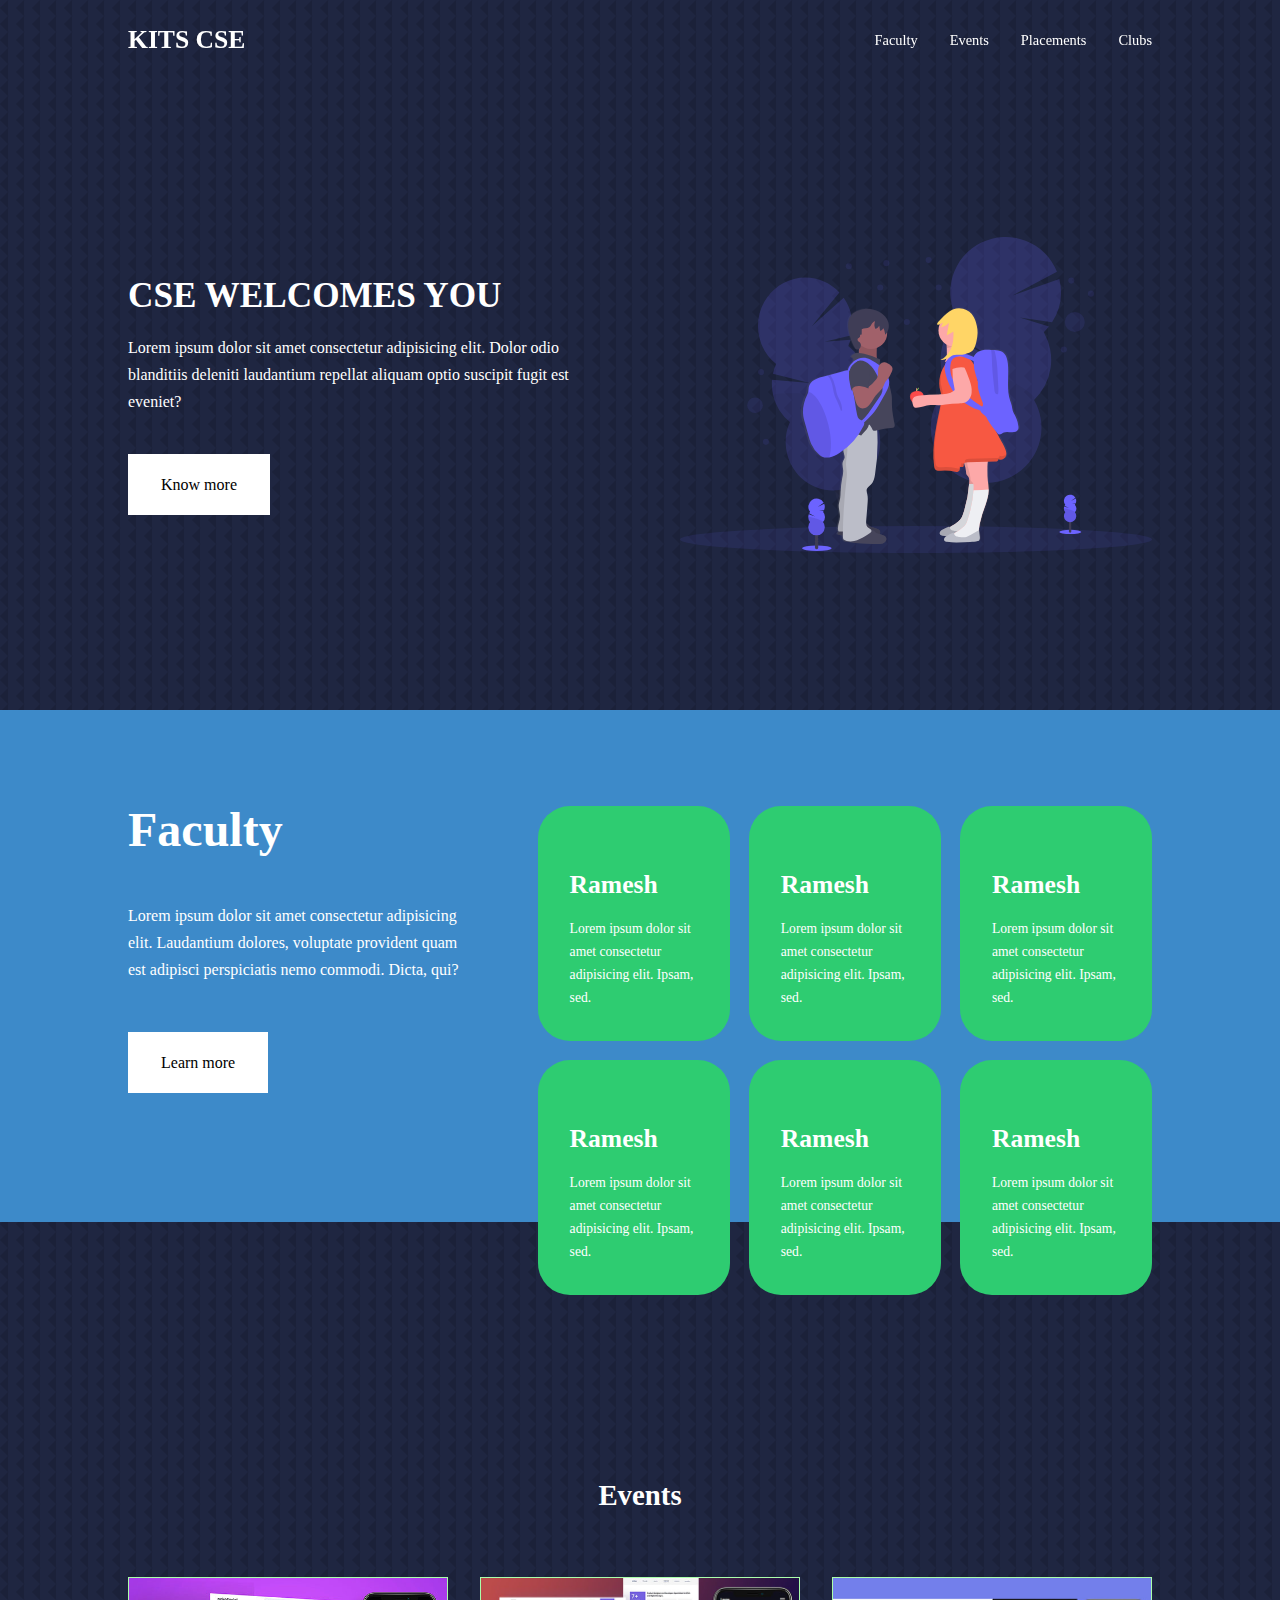
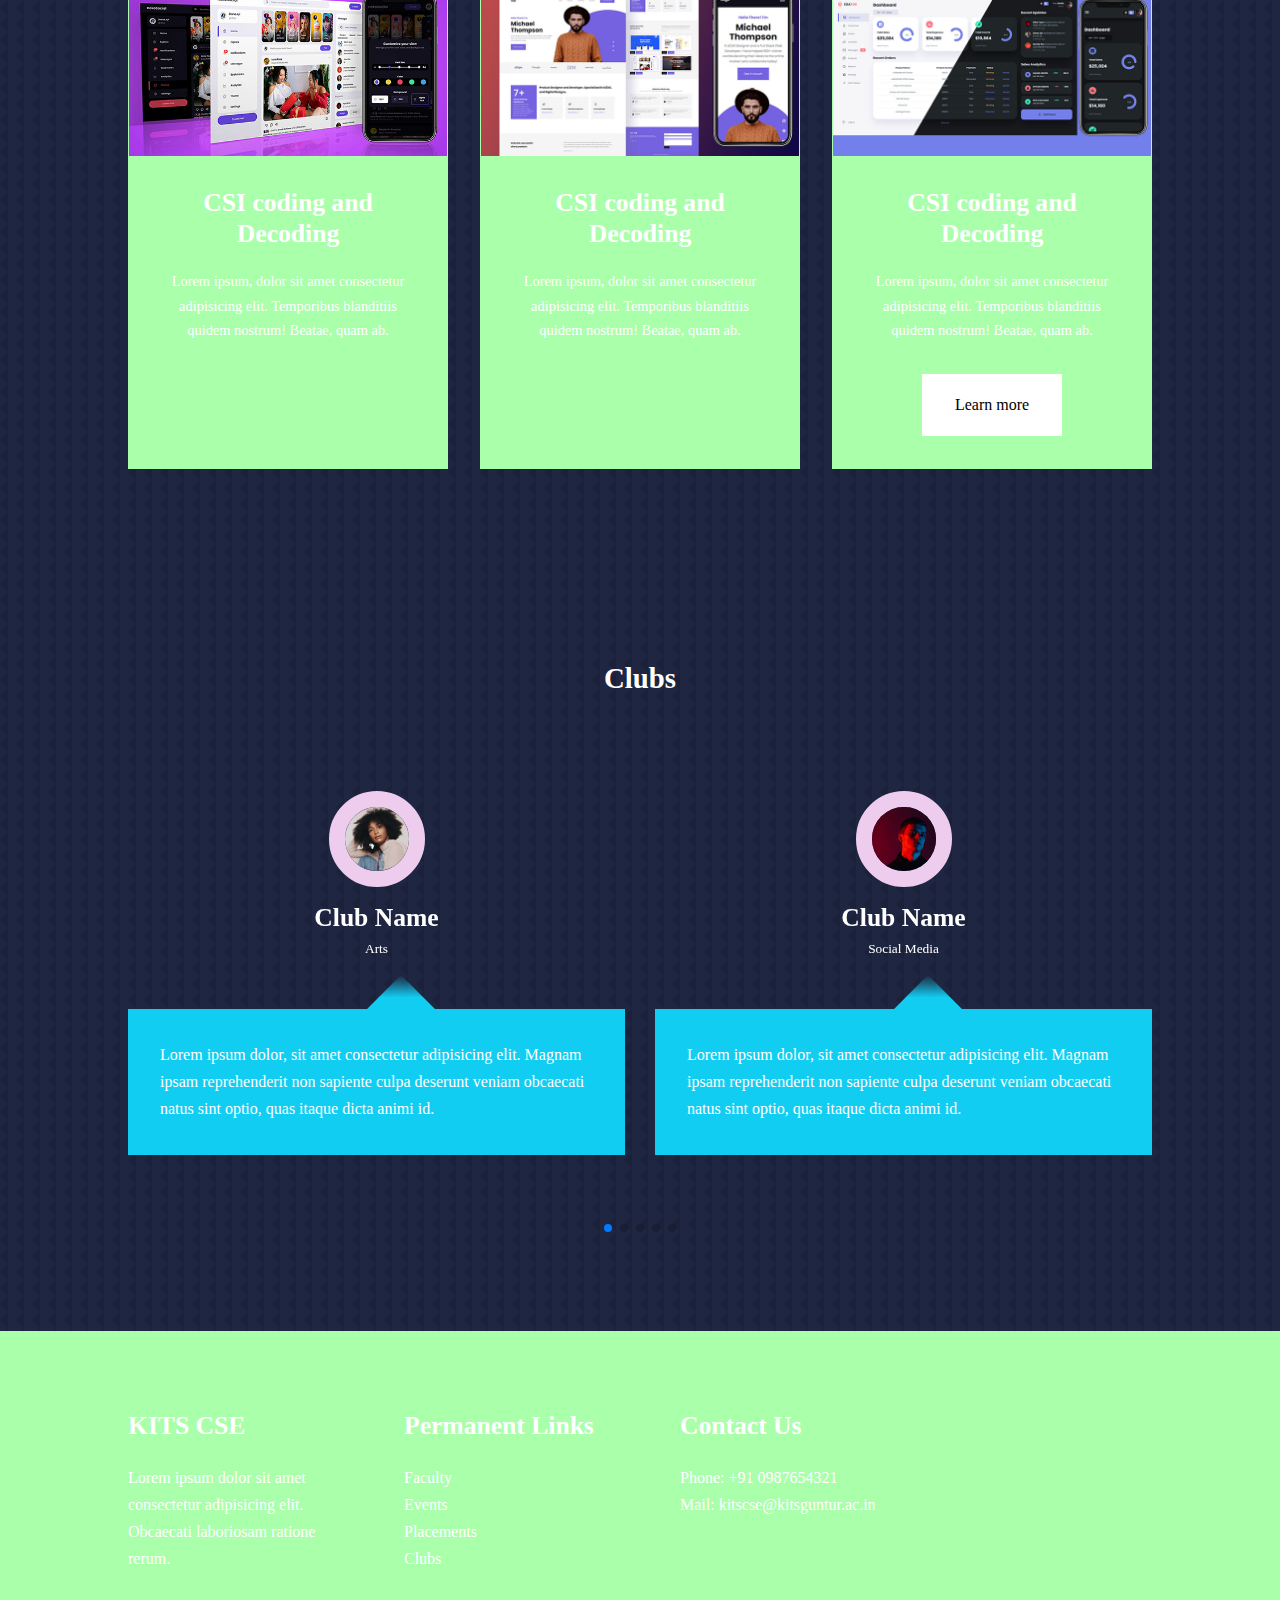
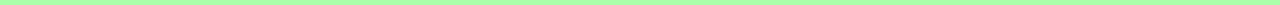
==== index.html @ 2faaa202 "Add files via upload" ====
<!DOCTYPE html>
<html lang="en">
<head>
    <meta charset="UTF-8">
    <meta http-equiv="X-UA-Compatible" content="IE=edge">
    <meta name="viewport" content="width=device-width, initial-scale=1.0">
    <link rel="stylesheet" href="style.css">
    <link rel="stylesheet" href="https://cdn.jsdelivr.net/npm/swiper@8/swiper-bundle.min.css"/>
    <link rel="stylesheet" href="https://unicons.iconscout.com/release/v4.0.0/css/line.css">
    <link rel="stylesheet" href="https://cdn.jsdelivr.net/npm/swiper@8/swiper-bundle.min.css"/>
    <title>CSE Department</title>

    <style>
        body{
            background-image: url(images/bg-texture.png);
        }
    </style>
</head>
<body>
    <nav>
        <div class="container navcontainer">
            <h4><a href="index.html">KITS CSE</a></h4>
            <ul class="navmenu">
                <li><a href="#faculty">Faculty</a></li>
                <li><a href="#events">Events</a></li>
                <li><a href="#place">Placements</a></li>
                <li><a href="#clubs">Clubs</a></li>
            </ul>
            <button id="openmenu"><i class="uil uil-bars"></i></button>
            <button id="closemenu"><i class="uil uil-multiply"></i></button>
        </div>
    </nav>
    <header>
        <div class="container headcontain">
            <div class="headleft">
                <h1>CSE WELCOMES YOU</h1>
                <p>Lorem ipsum dolor sit amet consectetur adipisicing elit. Dolor odio blanditiis deleniti laudantium repellat aliquam optio suscipit fugit est eveniet?</p>
                <a href="#" class="btn">Know more</a>
            </div>
            <div class="headright">
                <img src="images/header.svg">
            </div>
        </div>
    </header>
    <section class="categories">
        <div class="container catcontain">
            <div class="catleft">
                <h1>Faculty</h1>
                <p>Lorem ipsum dolor sit amet consectetur adipisicing elit. Laudantium dolores, voluptate provident quam est adipisci perspiciatis nemo commodi. Dicta, qui?</p>
                <a href="faculty.html" class="btn" >Learn more</a>
            </div>
            <div class="catright">
                <article class="category">
                    <span class="icon"></span>
                    <h4>Ramesh</h4>
                    <p>Lorem ipsum dolor sit amet consectetur adipisicing elit. Ipsam, sed.</p>
                </article>
                <article class="category">
                    <span class="icon"></span>
                    <h4>Ramesh</h4>
                    <p>Lorem ipsum dolor sit amet consectetur adipisicing elit. Ipsam, sed.</p>
                </article>
                <article class="category">
                    <span class="icon"></span>
                    <h4>Ramesh</h4>
                    <p>Lorem ipsum dolor sit amet consectetur adipisicing elit. Ipsam, sed.</p>
                </article>
                <article class="category">
                    <span class="icon"></span>
                    <h4>Ramesh</h4>
                    <p>Lorem ipsum dolor sit amet consectetur adipisicing elit. Ipsam, sed.</p>
                </article>
                <article class="category">
                    <span class="icon"></span>
                    <h4>Ramesh</h4>
                    <p>Lorem ipsum dolor sit amet consectetur adipisicing elit. Ipsam, sed.</p>
                </article>
                <article class="category">
                    <span class="icon"></span>
                    <h4>Ramesh</h4>
                    <p>Lorem ipsum dolor sit amet consectetur adipisicing elit. Ipsam, sed.</p>
                </article>
            </div>
        </div>
    </section>

    <section class="events">
        <h2>Events</h2>
        <div class="container eventcontain">
            <article class="event">
                <div class="eventimage">
                    <img src="images/course1.jpg">
                </div>
                <div class="eventinfo">
                    <h4>CSI coding and Decoding</h4>
                    <p>Lorem ipsum, dolor sit amet consectetur adipisicing elit. Temporibus blanditiis quidem nostrum! Beatae, quam ab.</p>
                    <a href="events.html"></a>
                </div>
            </article>
            <article class="event">
                <div class="eventimage">
                    <img src="images/course2.jpg">
                </div>
                <div class="eventinfo">
                    <h4>CSI coding and Decoding</h4>
                    <p>Lorem ipsum, dolor sit amet consectetur adipisicing elit. Temporibus blanditiis quidem nostrum! Beatae, quam ab.</p>
                    <a href="events.html"></a>
                </div>
            </article>
            <article class="event">
                <div class="eventimage">
                    <img src="images/course3.jpg">
                </div>
                <div class="eventinfo">
                    <h4>CSI coding and Decoding</h4>
                    <p>Lorem ipsum, dolor sit amet consectetur adipisicing elit. Temporibus blanditiis quidem nostrum! Beatae, quam ab.</p>
                    <a href="events.html" class="btn">Learn more</a>
                </div>
            </article>
        </div>
    </section>


    <section class="container testcontain mySwiper">
        <h2>Clubs</h2>
        <div class="swiper-wrapper">
            <article class="testi swiper-slide">
                <div class="avatar">
                    <img src="images/avatar1.jpg" alt="">
                </div>
                <div class="testinfo">
                    <h4>Club Name</h4>
                    <small>Arts</small>
                </div>
                <div class="testbody">
                    <p>Lorem ipsum dolor, sit amet consectetur adipisicing elit. Magnam ipsam reprehenderit non sapiente culpa deserunt veniam obcaecati natus sint optio, quas itaque dicta animi id.</p>
                    
                </div>
            </article>
            <article class="testi swiper-slide">
                <div class="avatar">
                    <img src="images/avatar2.jpg" alt="">
                </div>
                <div class="testinfo">
                    <h4>Club Name</h4>
                    <small>Social Media</small>
                </div>
                <div class="testbody">
                    <p>Lorem ipsum dolor, sit amet consectetur adipisicing elit. Magnam ipsam reprehenderit non sapiente culpa deserunt veniam obcaecati natus sint optio, quas itaque dicta animi id.</p>

                </div>
            </article>
            <article class="testi swiper-slide">
                <div class="avatar">
                    <img src="images/avatar3.jpg" alt="">
                </div>
                <div class="testinfo">
                    <h4>Club Name</h4>
                    <small>Infomac</small>
                </div>
                <div class="testbody">
                    <p>Lorem ipsum dolor, sit amet consectetur adipisicing elit. Magnam ipsam reprehenderit non sapiente culpa deserunt veniam obcaecati natus sint optio, quas itaque dicta animi id.</p>

                </div>
            </article>
            <article class="testi swiper-slide">
                <div class="avatar">
                    <img src="images/avatar4.jpg" alt="">
                </div>
                <div class="testinfo">
                    <h4>Club Name</h4>
                    <small>CSI</small>
                </div>
                <div class="testbody">
                    <p>Lorem ipsum dolor, sit amet consectetur adipisicing elit. Magnam ipsam reprehenderit non sapiente culpa deserunt veniam obcaecati natus sint optio, quas itaque dicta animi id.</p>

                </div>
            </article>
            <article class="testi swiper-slide">
                <div class="avatar">
                    <img src="images/avatar4.jpg" alt="">
                </div>
                <div class="testinfo">
                    <h4>Club Name</h4>
                    <small>CSI</small>
                </div>
                <div class="testbody">
                    <p>Lorem ipsum dolor, sit amet consectetur adipisicing elit. Magnam ipsam reprehenderit non sapiente culpa deserunt veniam obcaecati natus sint optio, quas itaque dicta animi id.</p>
                </div>
            </article>
        </div>
        <div class="swiper-pagination"></div>
    </section>

    <footer>
        <div class="container footcontain">
            <div class="footer1">
                <a href="index.html" class="footlogo"><h4>KITS CSE</h4></a>
                <p>Lorem ipsum dolor sit amet consectetur adipisicing elit. Obcaecati laboriosam ratione rerum.</p>
            </div>
            <div class="footer2">
                <h4>Permanent Links</h4>
                <ul class="perlinks">
                    <li><a href="#faculty">Faculty</a></li>
                    <li><a href="#events">Events</a></li>
                    <li><a href="#place">Placements</a></li>
                    <li><a href="#clubs">Clubs</a></li>
                </ul>
            </div>
            <div class="footer3">
                <h4>Contact Us</h4>
                <div>
                    <p>
                        <span>Phone: +91 0987654321</span>
                    </p>
                    <p>
                        <span>Mail: kitscse@kitsguntur.ac.in</span>
                    </p>
                </div>
            </div>
            <div class="footer4">
                <ul class="social">
                    <li><a href="facebook.com/kitsguntur_cse" class=""></a></li>
                    <li><a href="instagram.com/kitsguntur_cse" class=""></a></li>
                    <li><a href="twitter.com/kitsguntur_cse" class=""></a></li>
                    <li><a href="youtube.com/kitsguntur_cse" class=""></a></li>
                    <li><a href="linkedin.com/kitsguntur_cse" class=""></a></li>
                </ul>
            </div>
        </div>
    </footer>
    <script src="index.js"></script>
    <script src="https://cdn.jsdelivr.net/npm/swiper@8/swiper-bundle.min.js"></script>
    <script>
        var swiper = new Swiper(".mySwiper", {
          loop: true,
          slidesPerView: 1,
          spaceBetween: 30,
          autoplay: {
          delay: 2500,
          disableOnInteraction: false,
          },
         pagination: {
          el: ".swiper-pagination",
          clickable: true,
        },
        breakpoints: {
          600: {
              slidesPerView: 2,
          }
          }
        });
      </script>

</body>
</html>
---- style.css ----
*{
    padding: 0;
    margin: 0;
    text-decoration: none;
    box-sizing: border-box;
    list-style-type: none;
}
:root{
    --clr-primary: #6c63ff;
    --clr-blue: #3d8ac9;
    --clr-red: #f00;
    --clr-bg1: #ccc;
    --clr-bg2: #abcd;
    --clr-bg3: #2ECC71;
    --clr-vbg: #1f2641;
    --clr-vbg1: #2e3267;

    --container-width-lg: 80%;
    --container-width-md: 90%;
    --container-width-sm: 94%;

    --transition: all 400ms ease;
}
.btn{
    display: inline-block;
    width: 100px;
    height: 1.8rem;
    text-align: center;
    color: #fff;
    background: var(--clr-red);
}
body{
    color: #fff;
    background: var(--clr-vbg) ;
    line-height: 1.7;
}
.container{
    width: var(--container-width-lg);
    margin: 0 auto;
}
section{
    padding: 6rem 0;
}
section h2{
    text-align: center;
    margin-bottom: 4rem;
}
h1,h2,h3,h4{
    line-height: 1.2;
}
h1{
    font-size: 2.2rem;
}
h2{
    font-size: 1.8rem;
}
h4{
    font-size: 1.6rem;
}
a{
    color: #fff;
}
img{
    width: 100%;
    display: block;
    object-fit: cover;
}
.btn{
    width: auto;
    height: auto;
    display: inline-block;
    background: #fff;
    color: #000;
    padding: 1rem 2rem;
    border: 1px solid transparent;
    font-weight: 500;
    transition: var(--transition);
}
.btn:hover{
    background: transparent;
    color: #fff;
    border-color: #fff;
}
nav{
    width: 100vw;
    height: 5rem;
    position: fixed;
    top: 0;
    z-index: 3;
 }
 .navcontainer{
    height: 100%;
    display: flex;
    justify-content: space-between;
    align-items: center;
 }
 nav button{
    display: none;
 }
 .navmenu{
    display: flex;
    align-items: center;
    gap: 2rem;
    color: #ccc;
 }
 .navmenu a{
    font-size: 0.9rem;
 }
 .window-scroll{
    background: var(--clr-blue);
    box-shadow: 0 1rem 2rem rgba(0, 0, 0, 0.2);
 }
 header{
    position: relative;
    top: 5rem;
    overflow: hidden;
    height: 70vh;
    margin-bottom: 5rem;
 }
 .headcontain{
    display: grid;
    grid-template-columns: 1fr 1fr;
    align-items: center;
    gap: 5rem;
    height: 100%;  
 }
.headleft p{
    margin: 1rem 0 2.4rem;
}
.categories{
    background: var(--clr-blue);
    height: 32rem;
}
.categories h1{
    font-size: 3rem;
    color: #fff;
    line-height: 1;
    margin-bottom: 3rem;
}
.catcontain{
    display: grid;
    grid-template-columns: 40% 60%;
}
.catleft{
    margin-right: 4rem;
}
.catleft p{
    margin: 1rem 0 3rem;
}
.catright{
    display: grid;
    grid-template-columns: repeat(3, 1fr);
    gap: 1.2rem;
}
.category{
    background: var(--clr-bg3);
    padding: 2rem;
    border-radius: 2rem;

}
.category:hover{
    box-shadow: 0 3rem 3rem rgba(0,0,0,0.3);
}
.category h4{
    margin: 2rem 0 1rem;
}
.category p{
    font-size: 0.85rem;
}
.events{
    margin-top: 10rem;
}
.eventcontain{
    display: grid;
    grid-template-columns: repeat(3, 1fr);
    gap: 2rem;
}
.event{
    background: #afa;
    text-align: center;
    border: 1px solid transparent;
}
.event:hover{
    background: transparent;
    border-color: var(--clr-bg3);
    transition: all 400ms ease;
}
.eventinfo{
    padding: 2rem;
}
.eventinfo p{
    margin: 1.2rem 0 2rem;
    font-size: 0.9rem;
}
.testcontain{
    overflow-x: hidden;
    position: relative;
    margin-bottom: 5rem;
}
.testi{
    padding-top: 2rem;
}
.avatar{
    width: 6rem;
    height: 6rem;
    border-radius: 50%;
    overflow: hidden;
    margin: 0 auto 1rem;
    border: 1rem solid #ece;
}
.testinfo{
    text-align: center;
}
.testbody{
    background: #12cdf2;
    margin-top: 3rem;
    padding: 2rem;
    position: relative;
}
.testbody::before{
    content: "";
    display: block;
    background: linear-gradient(135deg, transparent, #12cdf2, #12cdf2,#12cdf2);
    width: 3rem;
    height: 3rem;
    position: absolute;
    left: 50%;
    top: -1.5rem;
    transform: rotate(45deg);
}
footer{
    background: #afa;
    padding-top: 5rem;
}
.footcontain{
    display: grid;
    grid-template-columns: repeat(4, 1fr);
    gap: 5rem;
}
.footcontain > div h4{
    margin-bottom: 1.4rem;
}
.footer1 P{
    margin :0 0 2rem;
}
.footer ul li{
    margin-bottom: 0.7rem;
}



@media screen and (max-width: 1024px){
    .container{
        width: var(--container-width-md);
    }
    h1{
        font-size: 2.2rem;
    }
    h2{
        font-size: 1.7rem;
    }
    h3{
        font-size: 1.4rem;
    }
    h4{
        font-size: 1.2rem;
    }
    nav button{
        display: inline-block;
        background: transparent;
        font-size: 1.8rem;
        color: #fff;
        cursor: pointer;
    }
    nav button#closemenu{
        display: none;
    }
    .navmenu{
        position: fixed;
        top: 5rem;
        right: 5%;
        height: fit-content;
        width: 8rem;
        flex-direction: column;
        gap: 0;
        display: none;
    }
    .navmenu li{
        width: 100%;
        height: 3.8rem;
        animation: animate .5s linear forwards;
        transform-origin: top right;
        opacity: 0;
    }
    .navmenu li:nth-child(2){
        animation-delay: .1s;
    }
    .navmenu li:nth-child(3){
        animation-delay: .2s;
    }
    .navmenu li:nth-child(4){
        animation-delay: .3s;
    }
    @keyframes animate {
        0%{
            transform: rotateZ(-90deg), rotateX(90deg);
        }
        100%{
            transform: rotateZ(0), rotateX(0);
            opacity: 1;
        }
    }
    .navmenu li a{
        background: var(--clr-blue);
        box-shadow: -4rem 6rem 10rem rgba(0, 0, 0, 0.6);
        width: 100%;
        height: 100%;
        display: grid;
        place-items: center;
    }
    .navmenu li a:hover{
        background: #3df;
    }
    header{
        height: 52vh;
        margin-bottom: 4rem;
    }
    .headcontain{
        gap: 0;
        padding-bottom: 3rem;
    }
    .categories{
        height: auto;
    }
    .catcontain{
        grid-template-columns: 1fr;
        gap: 3rem;
    }
    .catleft{
        margin-right: 0;
    }
    .events{
        margin-top: 0;
    }
    .eventcontain{
        grid-template-columns: 1fr 1fr;
    }
    
    .footcontain{
        grid-template-columns: 1fr 1fr;
    }
}

@media screen and (max-width:600px){
    .container{
        width: var(--container-width-sm);
    }
    nav{
        height: 3rem;
    }
    .navmenu{
        right: 3%;
        height: 5rem;
    }
    header{
        height: 100vh;
    }
    .headcontain{
        grid-template-columns: 1fr;
        text-align: center;
        margin-top: -1rem;
    }
    .headleft p{
        margin-bottom: 1.3rem;
    }
    .catright{
        grid-template-columns: 1fr 1fr;
        gap: 0.7rem;
    }
    .category{
        padding: 1rem;
        border-radius: 1rem;
    }

    .eventcontain{
        grid-template-columns: 1fr;
    }
    .testbody{
        padding: 1.2rem;
    }
    .testcontain{
        margin-top: -2rem;
    }
    
    .footcontain{
        grid-template-columns: 1fr;
        text-align: center;
        gap: 2rem;
    }

    .footer1 p{
        margin: 1rem auto;
    }
    .social{
        justify-content: center;
    }

}
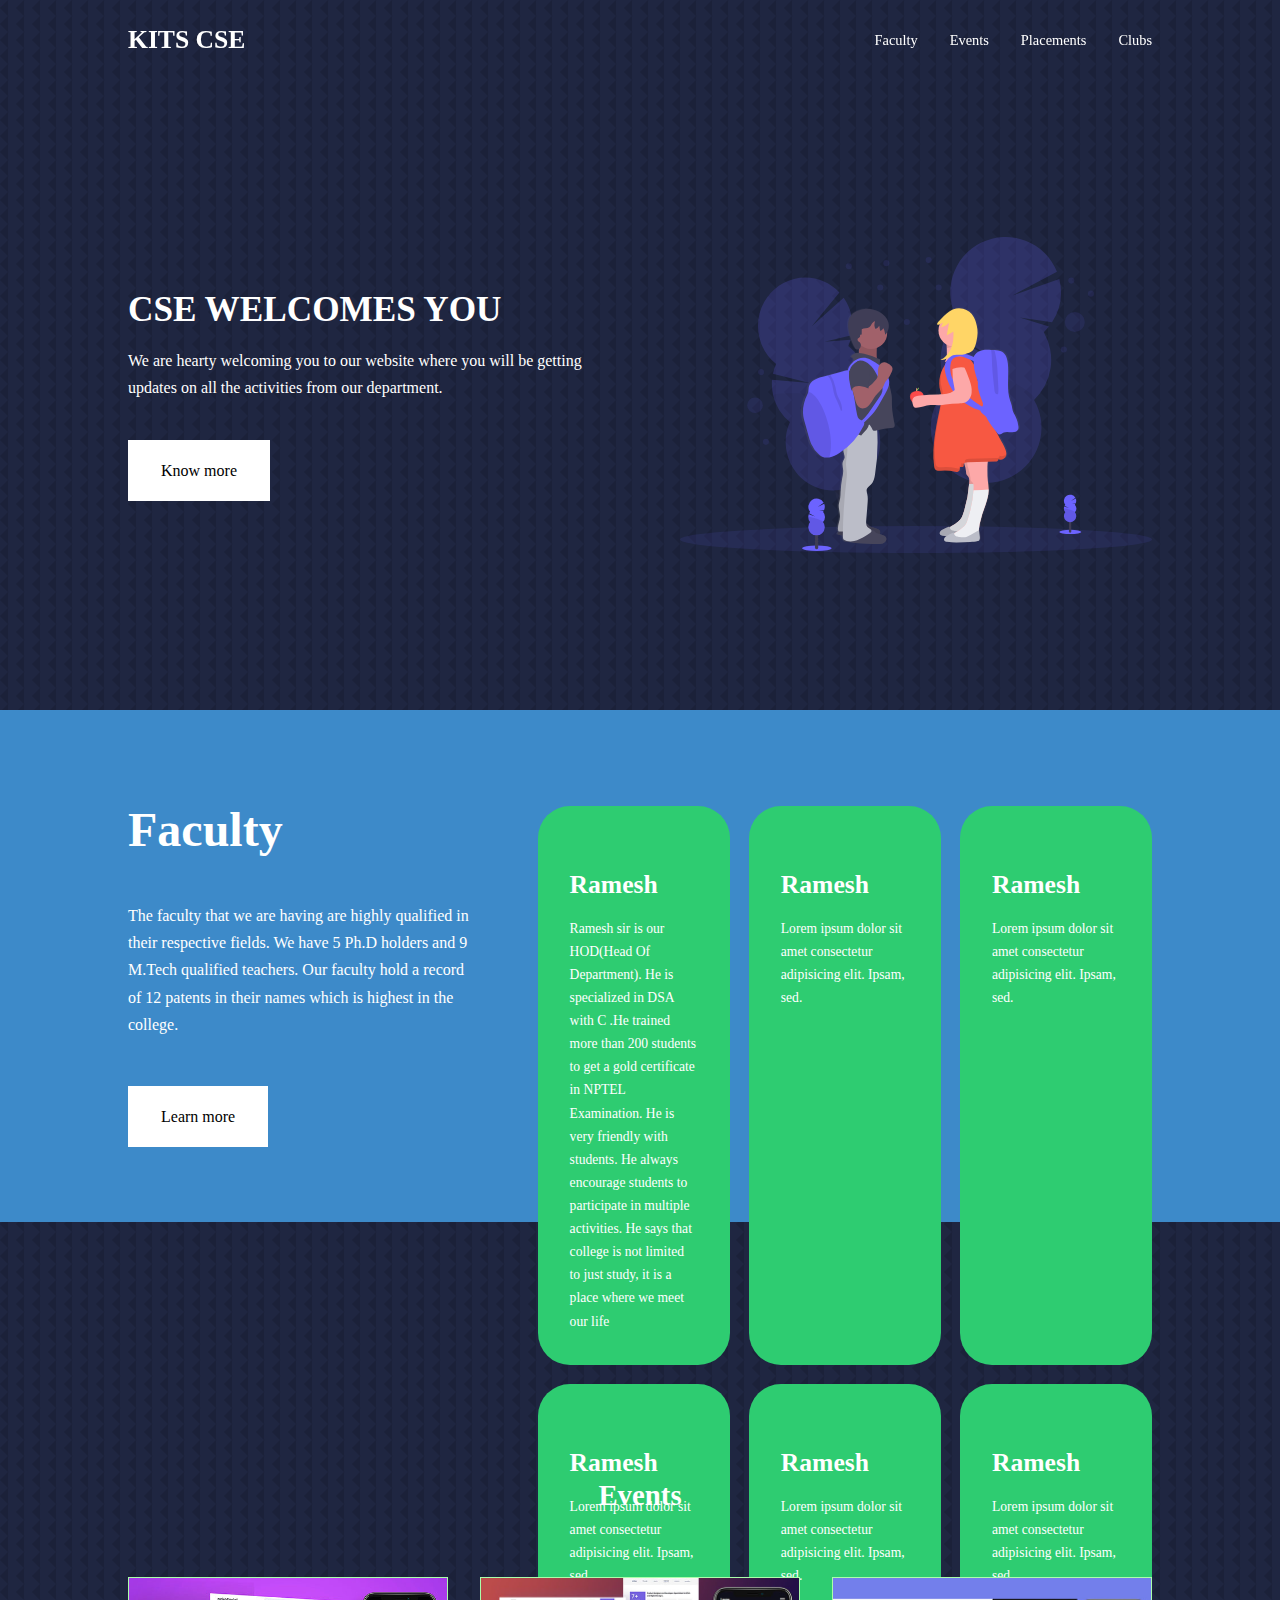
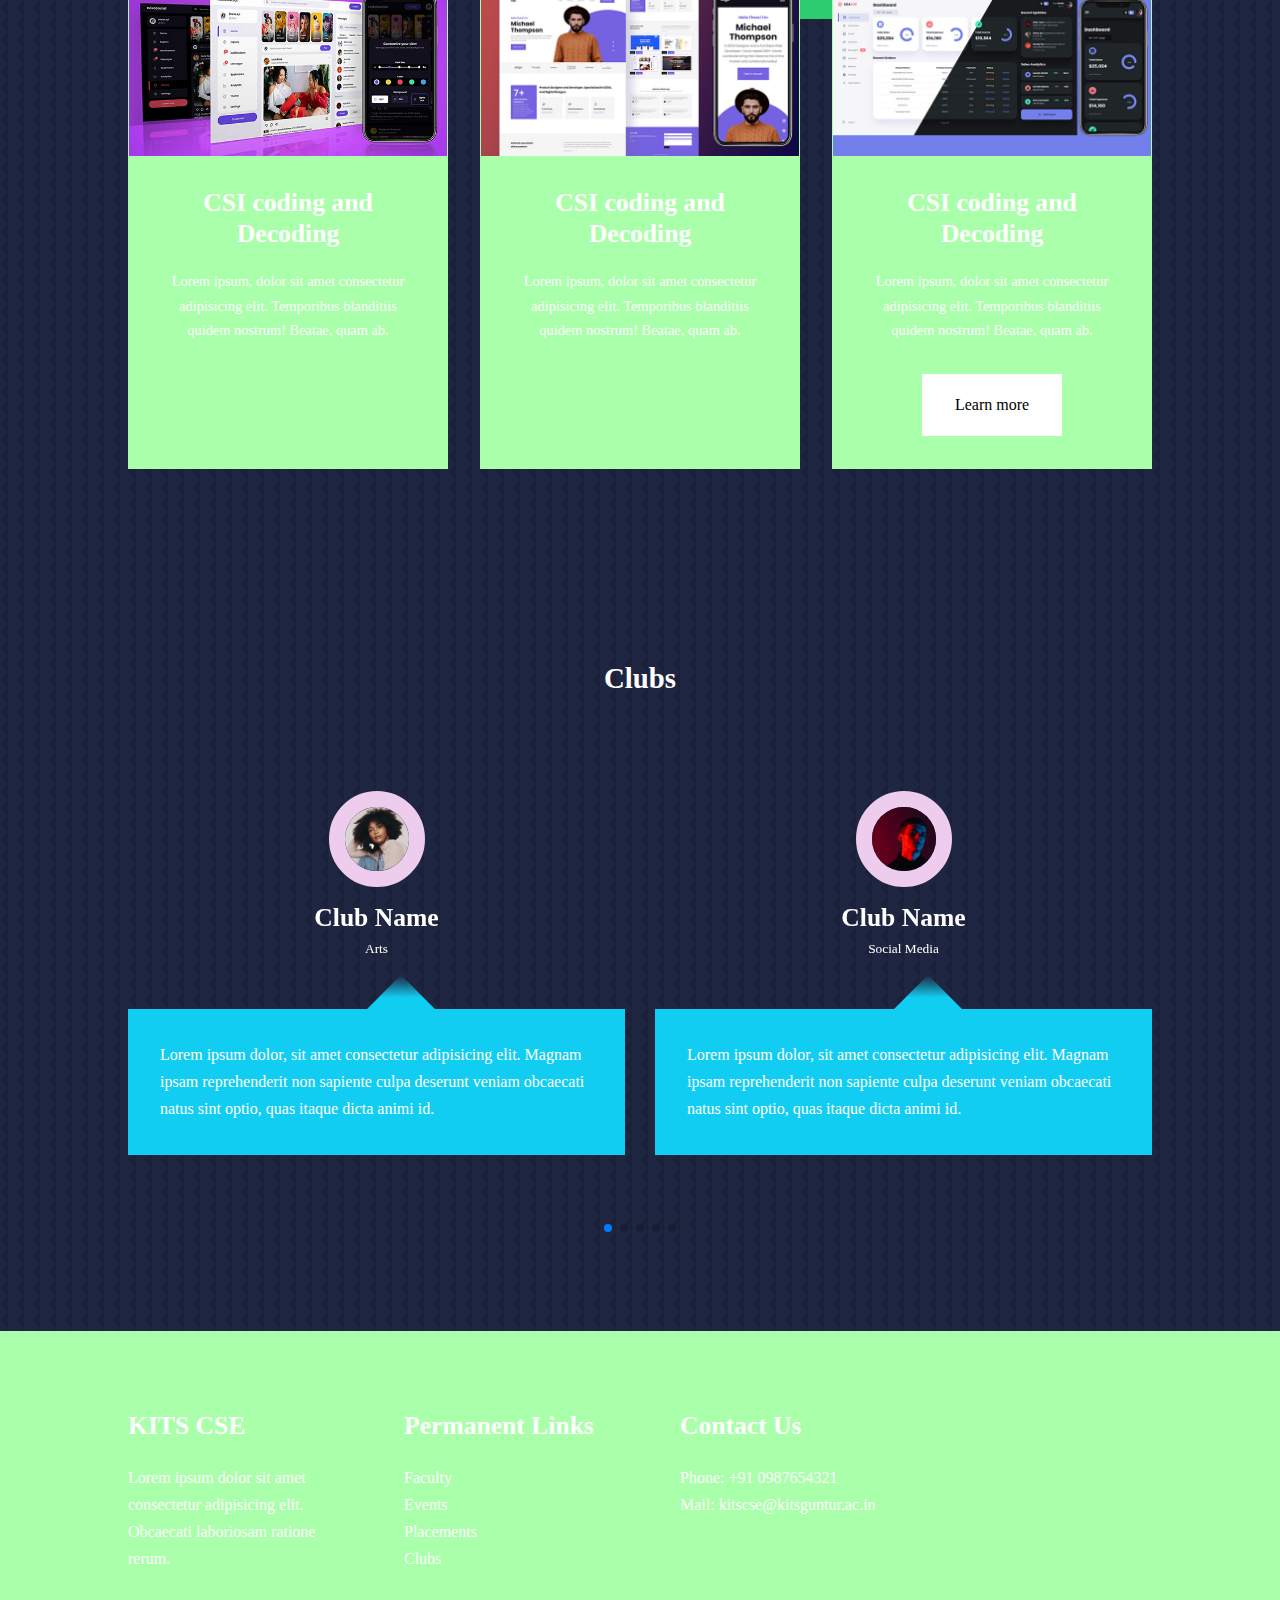
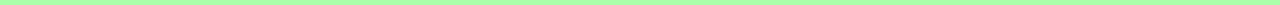
==== commit 64370d8f: "eotd" ====
--- a/index.html
+++ b/index.html
@@ -1,256 +1,321 @@
 <!DOCTYPE html>
 <html lang="en">
-<head>
-    <meta charset="UTF-8">
-    <meta http-equiv="X-UA-Compatible" content="IE=edge">
-    <meta name="viewport" content="width=device-width, initial-scale=1.0">
-    <link rel="stylesheet" href="style.css">
-    <link rel="stylesheet" href="https://cdn.jsdelivr.net/npm/swiper@8/swiper-bundle.min.css"/>
-    <link rel="stylesheet" href="https://unicons.iconscout.com/release/v4.0.0/css/line.css">
-    <link rel="stylesheet" href="https://cdn.jsdelivr.net/npm/swiper@8/swiper-bundle.min.css"/>
+  <head>
+    <meta charset="UTF-8" />
+    <meta http-equiv="X-UA-Compatible" content="IE=edge" />
+    <meta name="viewport" content="width=device-width, initial-scale=1.0" />
+    <link rel="stylesheet" href="style.css" />
+    <link
+      rel="stylesheet"
+      href="https://cdn.jsdelivr.net/npm/swiper@8/swiper-bundle.min.css"
+    />
+    <link
+      rel="stylesheet"
+      href="https://unicons.iconscout.com/release/v4.0.0/css/line.css"
+    />
+    <link
+      rel="stylesheet"
+      href="https://cdn.jsdelivr.net/npm/swiper@8/swiper-bundle.min.css"
+    />
     <title>CSE Department</title>
 
     <style>
-        body{
-            background-image: url(images/bg-texture.png);
-        }
+      body {
+        background-image: url(images/bg-texture.png);
+      }
     </style>
-</head>
-<body>
+  </head>
+  <body>
     <nav>
-        <div class="container navcontainer">
-            <h4><a href="index.html">KITS CSE</a></h4>
-            <ul class="navmenu">
-                <li><a href="#faculty">Faculty</a></li>
-                <li><a href="#events">Events</a></li>
-                <li><a href="#place">Placements</a></li>
-                <li><a href="#clubs">Clubs</a></li>
-            </ul>
-            <button id="openmenu"><i class="uil uil-bars"></i></button>
-            <button id="closemenu"><i class="uil uil-multiply"></i></button>
-        </div>
+      <div class="container navcontainer">
+        <h4><a href="/">KITS CSE</a></h4>
+        <ul class="navmenu">
+          <li><a href="#faculty">Faculty</a></li>
+          <li><a href="#events">Events</a></li>
+          <li><a href="#place">Placements</a></li>
+          <li><a href="#clubs">Clubs</a></li>
+        </ul>
+        <button id="openmenu"><i class="uil uil-bars"></i></button>
+        <button id="closemenu"><i class="uil uil-multiply"></i></button>
+      </div>
     </nav>
     <header>
-        <div class="container headcontain">
-            <div class="headleft">
-                <h1>CSE WELCOMES YOU</h1>
-                <p>Lorem ipsum dolor sit amet consectetur adipisicing elit. Dolor odio blanditiis deleniti laudantium repellat aliquam optio suscipit fugit est eveniet?</p>
-                <a href="#" class="btn">Know more</a>
-            </div>
-            <div class="headright">
-                <img src="images/header.svg">
-            </div>
-        </div>
+      <div class="container headcontain">
+        <div class="headleft">
+          <h1>CSE WELCOMES YOU</h1>
+          <p>
+            We are hearty welcoming you to our website where you will be getting
+            updates on all the activities from our department.
+          </p>
+          <a href="about.html" class="btn">Know more</a>
+        </div>
+        <div class="headright">
+          <img src="images/header.svg" />
+        </div>
+      </div>
     </header>
-    <section class="categories">
-        <div class="container catcontain">
-            <div class="catleft">
-                <h1>Faculty</h1>
-                <p>Lorem ipsum dolor sit amet consectetur adipisicing elit. Laudantium dolores, voluptate provident quam est adipisci perspiciatis nemo commodi. Dicta, qui?</p>
-                <a href="faculty.html" class="btn" >Learn more</a>
-            </div>
-            <div class="catright">
-                <article class="category">
-                    <span class="icon"></span>
-                    <h4>Ramesh</h4>
-                    <p>Lorem ipsum dolor sit amet consectetur adipisicing elit. Ipsam, sed.</p>
-                </article>
-                <article class="category">
-                    <span class="icon"></span>
-                    <h4>Ramesh</h4>
-                    <p>Lorem ipsum dolor sit amet consectetur adipisicing elit. Ipsam, sed.</p>
-                </article>
-                <article class="category">
-                    <span class="icon"></span>
-                    <h4>Ramesh</h4>
-                    <p>Lorem ipsum dolor sit amet consectetur adipisicing elit. Ipsam, sed.</p>
-                </article>
-                <article class="category">
-                    <span class="icon"></span>
-                    <h4>Ramesh</h4>
-                    <p>Lorem ipsum dolor sit amet consectetur adipisicing elit. Ipsam, sed.</p>
-                </article>
-                <article class="category">
-                    <span class="icon"></span>
-                    <h4>Ramesh</h4>
-                    <p>Lorem ipsum dolor sit amet consectetur adipisicing elit. Ipsam, sed.</p>
-                </article>
-                <article class="category">
-                    <span class="icon"></span>
-                    <h4>Ramesh</h4>
-                    <p>Lorem ipsum dolor sit amet consectetur adipisicing elit. Ipsam, sed.</p>
-                </article>
-            </div>
-        </div>
+    <section class="categories" id="faculty">
+      <div class="container catcontain">
+        <div class="catleft">
+          <h1>Faculty</h1>
+          <p>
+            The faculty that we are having are highly qualified in their
+            respective fields. We have 5 Ph.D holders and 9 M.Tech qualified
+            teachers. Our faculty hold a record of 12 patents in their names
+            which is highest in the college.
+          </p>
+          <a href="faculty.html" class="btn">Learn more</a>
+        </div>
+        <div class="catright">
+          <article class="category">
+            <span class="icon"></span>
+            <h4>Ramesh</h4>
+            <p>
+              Ramesh sir is our HOD(Head Of Department). He is specialized in
+              DSA with C .He trained more than 200 students to get a gold
+              certificate in NPTEL Examination. He is very friendly with
+              students. He always encourage students to participate in multiple
+              activities. He says that college is not limited to just study, it
+              is a place where we meet our life
+            </p>
+          </article>
+          <article class="category">
+            <span class="icon"></span>
+            <h4>Ramesh</h4>
+            <p>
+              Lorem ipsum dolor sit amet consectetur adipisicing elit. Ipsam,
+              sed.
+            </p>
+          </article>
+          <article class="category">
+            <span class="icon"></span>
+            <h4>Ramesh</h4>
+            <p>
+              Lorem ipsum dolor sit amet consectetur adipisicing elit. Ipsam,
+              sed.
+            </p>
+          </article>
+          <article class="category">
+            <span class="icon"></span>
+            <h4>Ramesh</h4>
+            <p>
+              Lorem ipsum dolor sit amet consectetur adipisicing elit. Ipsam,
+              sed.
+            </p>
+          </article>
+          <article class="category">
+            <span class="icon"></span>
+            <h4>Ramesh</h4>
+            <p>
+              Lorem ipsum dolor sit amet consectetur adipisicing elit. Ipsam,
+              sed.
+            </p>
+          </article>
+          <article class="category">
+            <span class="icon"></span>
+            <h4>Ramesh</h4>
+            <p>
+              Lorem ipsum dolor sit amet consectetur adipisicing elit. Ipsam,
+              sed.
+            </p>
+          </article>
+        </div>
+      </div>
     </section>
 
-    <section class="events">
-        <h2>Events</h2>
-        <div class="container eventcontain">
-            <article class="event">
-                <div class="eventimage">
-                    <img src="images/course1.jpg">
-                </div>
-                <div class="eventinfo">
-                    <h4>CSI coding and Decoding</h4>
-                    <p>Lorem ipsum, dolor sit amet consectetur adipisicing elit. Temporibus blanditiis quidem nostrum! Beatae, quam ab.</p>
-                    <a href="events.html"></a>
-                </div>
-            </article>
-            <article class="event">
-                <div class="eventimage">
-                    <img src="images/course2.jpg">
-                </div>
-                <div class="eventinfo">
-                    <h4>CSI coding and Decoding</h4>
-                    <p>Lorem ipsum, dolor sit amet consectetur adipisicing elit. Temporibus blanditiis quidem nostrum! Beatae, quam ab.</p>
-                    <a href="events.html"></a>
-                </div>
-            </article>
-            <article class="event">
-                <div class="eventimage">
-                    <img src="images/course3.jpg">
-                </div>
-                <div class="eventinfo">
-                    <h4>CSI coding and Decoding</h4>
-                    <p>Lorem ipsum, dolor sit amet consectetur adipisicing elit. Temporibus blanditiis quidem nostrum! Beatae, quam ab.</p>
-                    <a href="events.html" class="btn">Learn more</a>
-                </div>
-            </article>
-        </div>
+    <section class="events" id="events">
+      <h2>Events</h2>
+      <div class="container eventcontain">
+        <article class="event">
+          <div class="eventimage">
+            <img src="images/course1.jpg" />
+          </div>
+          <div class="eventinfo">
+            <h4>CSI coding and Decoding</h4>
+            <p>
+              Lorem ipsum, dolor sit amet consectetur adipisicing elit.
+              Temporibus blanditiis quidem nostrum! Beatae, quam ab.
+            </p>
+            <a href="events.html"></a>
+          </div>
+        </article>
+        <article class="event">
+          <div class="eventimage">
+            <img src="images/course2.jpg" />
+          </div>
+          <div class="eventinfo">
+            <h4>CSI coding and Decoding</h4>
+            <p>
+              Lorem ipsum, dolor sit amet consectetur adipisicing elit.
+              Temporibus blanditiis quidem nostrum! Beatae, quam ab.
+            </p>
+            <a href="events.html"></a>
+          </div>
+        </article>
+        <article class="event">
+          <div class="eventimage">
+            <img src="images/course3.jpg" />
+          </div>
+          <div class="eventinfo">
+            <h4>CSI coding and Decoding</h4>
+            <p>
+              Lorem ipsum, dolor sit amet consectetur adipisicing elit.
+              Temporibus blanditiis quidem nostrum! Beatae, quam ab.
+            </p>
+            <a href="events.html" class="btn">Learn more</a>
+          </div>
+        </article>
+      </div>
     </section>
 
-
-    <section class="container testcontain mySwiper">
-        <h2>Clubs</h2>
-        <div class="swiper-wrapper">
-            <article class="testi swiper-slide">
-                <div class="avatar">
-                    <img src="images/avatar1.jpg" alt="">
-                </div>
-                <div class="testinfo">
-                    <h4>Club Name</h4>
-                    <small>Arts</small>
-                </div>
-                <div class="testbody">
-                    <p>Lorem ipsum dolor, sit amet consectetur adipisicing elit. Magnam ipsam reprehenderit non sapiente culpa deserunt veniam obcaecati natus sint optio, quas itaque dicta animi id.</p>
-                    
-                </div>
-            </article>
-            <article class="testi swiper-slide">
-                <div class="avatar">
-                    <img src="images/avatar2.jpg" alt="">
-                </div>
-                <div class="testinfo">
-                    <h4>Club Name</h4>
-                    <small>Social Media</small>
-                </div>
-                <div class="testbody">
-                    <p>Lorem ipsum dolor, sit amet consectetur adipisicing elit. Magnam ipsam reprehenderit non sapiente culpa deserunt veniam obcaecati natus sint optio, quas itaque dicta animi id.</p>
-
-                </div>
-            </article>
-            <article class="testi swiper-slide">
-                <div class="avatar">
-                    <img src="images/avatar3.jpg" alt="">
-                </div>
-                <div class="testinfo">
-                    <h4>Club Name</h4>
-                    <small>Infomac</small>
-                </div>
-                <div class="testbody">
-                    <p>Lorem ipsum dolor, sit amet consectetur adipisicing elit. Magnam ipsam reprehenderit non sapiente culpa deserunt veniam obcaecati natus sint optio, quas itaque dicta animi id.</p>
-
-                </div>
-            </article>
-            <article class="testi swiper-slide">
-                <div class="avatar">
-                    <img src="images/avatar4.jpg" alt="">
-                </div>
-                <div class="testinfo">
-                    <h4>Club Name</h4>
-                    <small>CSI</small>
-                </div>
-                <div class="testbody">
-                    <p>Lorem ipsum dolor, sit amet consectetur adipisicing elit. Magnam ipsam reprehenderit non sapiente culpa deserunt veniam obcaecati natus sint optio, quas itaque dicta animi id.</p>
-
-                </div>
-            </article>
-            <article class="testi swiper-slide">
-                <div class="avatar">
-                    <img src="images/avatar4.jpg" alt="">
-                </div>
-                <div class="testinfo">
-                    <h4>Club Name</h4>
-                    <small>CSI</small>
-                </div>
-                <div class="testbody">
-                    <p>Lorem ipsum dolor, sit amet consectetur adipisicing elit. Magnam ipsam reprehenderit non sapiente culpa deserunt veniam obcaecati natus sint optio, quas itaque dicta animi id.</p>
-                </div>
-            </article>
-        </div>
-        <div class="swiper-pagination"></div>
+    <section class="container testcontain mySwiper" id="clubs">
+      <h2>Clubs</h2>
+      <div class="swiper-wrapper">
+        <article class="testi swiper-slide">
+          <div class="avatar">
+            <img src="images/avatar1.jpg" alt="" />
+          </div>
+          <div class="testinfo">
+            <h4>Club Name</h4>
+            <small>Arts</small>
+          </div>
+          <div class="testbody">
+            <p>
+              Lorem ipsum dolor, sit amet consectetur adipisicing elit. Magnam
+              ipsam reprehenderit non sapiente culpa deserunt veniam obcaecati
+              natus sint optio, quas itaque dicta animi id.
+            </p>
+          </div>
+        </article>
+        <article class="testi swiper-slide">
+          <div class="avatar">
+            <img src="images/avatar2.jpg" alt="" />
+          </div>
+          <div class="testinfo">
+            <h4>Club Name</h4>
+            <small>Social Media</small>
+          </div>
+          <div class="testbody">
+            <p>
+              Lorem ipsum dolor, sit amet consectetur adipisicing elit. Magnam
+              ipsam reprehenderit non sapiente culpa deserunt veniam obcaecati
+              natus sint optio, quas itaque dicta animi id.
+            </p>
+          </div>
+        </article>
+        <article class="testi swiper-slide">
+          <div class="avatar">
+            <img src="images/avatar3.jpg" alt="" />
+          </div>
+          <div class="testinfo">
+            <h4>Club Name</h4>
+            <small>Infomac</small>
+          </div>
+          <div class="testbody">
+            <p>
+              Lorem ipsum dolor, sit amet consectetur adipisicing elit. Magnam
+              ipsam reprehenderit non sapiente culpa deserunt veniam obcaecati
+              natus sint optio, quas itaque dicta animi id.
+            </p>
+          </div>
+        </article>
+        <article class="testi swiper-slide">
+          <div class="avatar">
+            <img src="images/avatar4.jpg" alt="" />
+          </div>
+          <div class="testinfo">
+            <h4>Club Name</h4>
+            <small>CSI</small>
+          </div>
+          <div class="testbody">
+            <p>
+              Lorem ipsum dolor, sit amet consectetur adipisicing elit. Magnam
+              ipsam reprehenderit non sapiente culpa deserunt veniam obcaecati
+              natus sint optio, quas itaque dicta animi id.
+            </p>
+          </div>
+        </article>
+        <article class="testi swiper-slide">
+          <div class="avatar">
+            <img src="images/avatar4.jpg" alt="" />
+          </div>
+          <div class="testinfo">
+            <h4>Club Name</h4>
+            <small>CSI</small>
+          </div>
+          <div class="testbody">
+            <p>
+              Lorem ipsum dolor, sit amet consectetur adipisicing elit. Magnam
+              ipsam reprehenderit non sapiente culpa deserunt veniam obcaecati
+              natus sint optio, quas itaque dicta animi id.
+            </p>
+          </div>
+        </article>
+      </div>
+      <div class="swiper-pagination"></div>
     </section>
 
     <footer>
-        <div class="container footcontain">
-            <div class="footer1">
-                <a href="index.html" class="footlogo"><h4>KITS CSE</h4></a>
-                <p>Lorem ipsum dolor sit amet consectetur adipisicing elit. Obcaecati laboriosam ratione rerum.</p>
-            </div>
-            <div class="footer2">
-                <h4>Permanent Links</h4>
-                <ul class="perlinks">
-                    <li><a href="#faculty">Faculty</a></li>
-                    <li><a href="#events">Events</a></li>
-                    <li><a href="#place">Placements</a></li>
-                    <li><a href="#clubs">Clubs</a></li>
-                </ul>
-            </div>
-            <div class="footer3">
-                <h4>Contact Us</h4>
-                <div>
-                    <p>
-                        <span>Phone: +91 0987654321</span>
-                    </p>
-                    <p>
-                        <span>Mail: kitscse@kitsguntur.ac.in</span>
-                    </p>
-                </div>
-            </div>
-            <div class="footer4">
-                <ul class="social">
-                    <li><a href="facebook.com/kitsguntur_cse" class=""></a></li>
-                    <li><a href="instagram.com/kitsguntur_cse" class=""></a></li>
-                    <li><a href="twitter.com/kitsguntur_cse" class=""></a></li>
-                    <li><a href="youtube.com/kitsguntur_cse" class=""></a></li>
-                    <li><a href="linkedin.com/kitsguntur_cse" class=""></a></li>
-                </ul>
-            </div>
-        </div>
+      <div class="container footcontain">
+        <div class="footer1">
+          <a href="index.html" class="footlogo"><h4>KITS CSE</h4></a>
+          <p>
+            Lorem ipsum dolor sit amet consectetur adipisicing elit. Obcaecati
+            laboriosam ratione rerum.
+          </p>
+        </div>
+        <div class="footer2">
+          <h4>Permanent Links</h4>
+          <ul class="perlinks">
+            <li><a href="#faculty">Faculty</a></li>
+            <li><a href="#events">Events</a></li>
+            <li><a href="#place">Placements</a></li>
+            <li><a href="#clubs">Clubs</a></li>
+          </ul>
+        </div>
+        <div class="footer3">
+          <h4>Contact Us</h4>
+          <div>
+            <p>
+              <span>Phone: +91 0987654321</span>
+            </p>
+            <p>
+              <span>Mail: kitscse@kitsguntur.ac.in</span>
+            </p>
+          </div>
+        </div>
+        <div class="footer4">
+          <ul class="social">
+            <li><a href="facebook.com/kitsguntur_cse" class=""></a></li>
+            <li><a href="instagram.com/kitsguntur_cse" class=""></a></li>
+            <li><a href="twitter.com/kitsguntur_cse" class=""></a></li>
+            <li><a href="youtube.com/kitsguntur_cse" class=""></a></li>
+            <li><a href="linkedin.com/kitsguntur_cse" class=""></a></li>
+          </ul>
+        </div>
+      </div>
     </footer>
     <script src="index.js"></script>
     <script src="https://cdn.jsdelivr.net/npm/swiper@8/swiper-bundle.min.js"></script>
     <script>
-        var swiper = new Swiper(".mySwiper", {
-          loop: true,
-          slidesPerView: 1,
-          spaceBetween: 30,
-          autoplay: {
+      var swiper = new Swiper(".mySwiper", {
+        loop: true,
+        slidesPerView: 1,
+        spaceBetween: 30,
+        autoplay: {
           delay: 2500,
           disableOnInteraction: false,
-          },
-         pagination: {
+        },
+        pagination: {
           el: ".swiper-pagination",
           clickable: true,
         },
         breakpoints: {
           600: {
-              slidesPerView: 2,
-          }
-          }
-        });
-      </script>
-
-</body>
-</html>+            slidesPerView: 2,
+          },
+        },
+      });
+    </script>
+  </body>
+</html>
